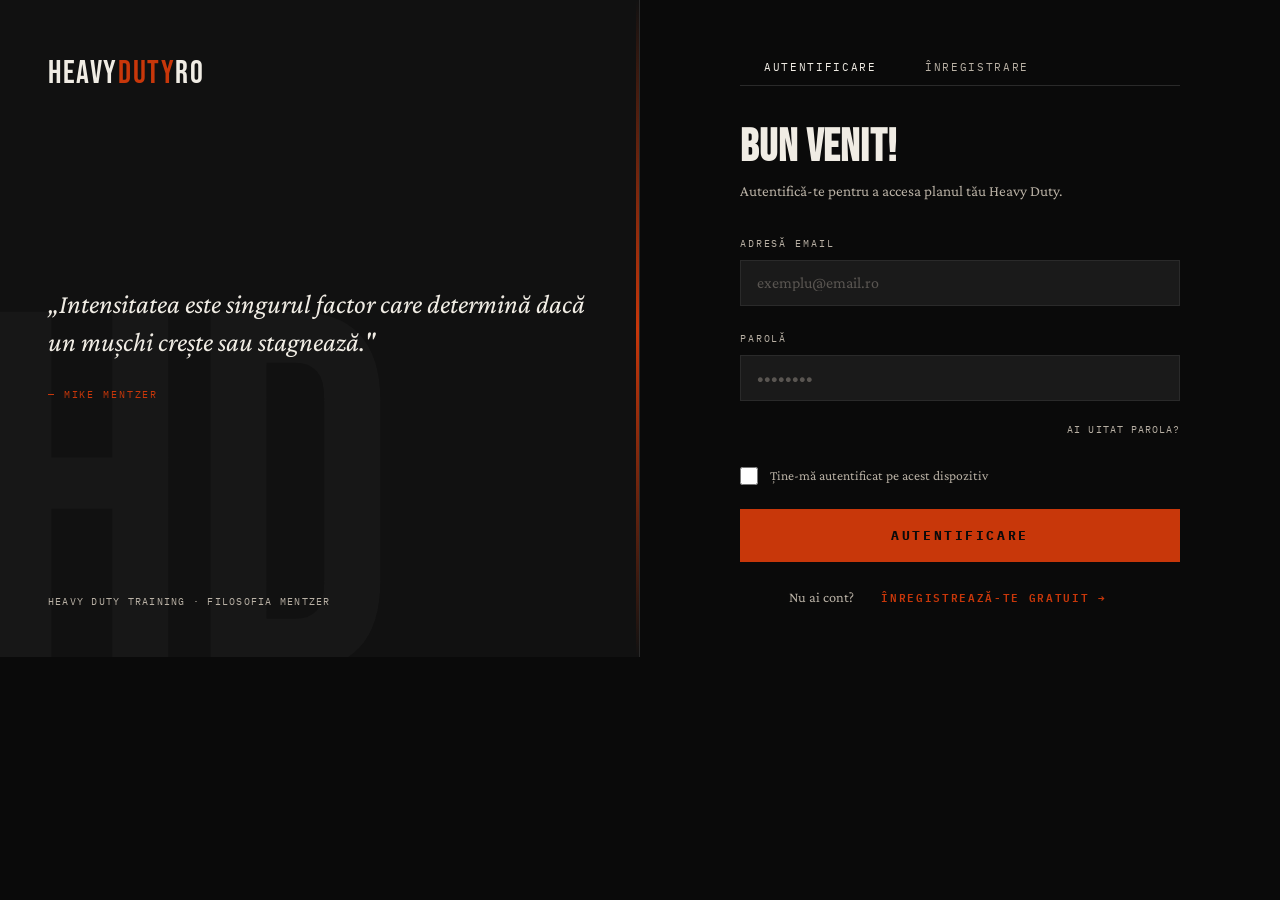
==== dashboard.html @ f55f1f37 "toate liniile de cod" ====
<!DOCTYPE html>
<html lang="ro">


<head>
    <meta charset="UTF-8">
    <meta name="viewport" content="width=device-width, initial-scale=1.0">
    <title>Tablou de Bord — HeavyDutyRO</title>
    <link rel="stylesheet" href="assets/css/style.css">
    <style>
        /* Dashboard specific styles */
        .stats-grid {
            display: grid;
            grid-template-columns: repeat(auto-fit, minmax(200px, 1fr));
            gap: 1.5rem;
            margin-bottom: 2rem;
        }

        .stat-card {
            background: var(--forge);
            border: 1px solid var(--plate);
            padding: 1.75rem;
        }

        .stat-label {
            font-family: 'IBM Plex Mono', monospace;
            font-size: 0.65rem;
            letter-spacing: 0.2em;
            text-transform: uppercase;
            color: var(--chalk-dim);
            margin-bottom: 1rem;
        }

        .stat-value {
            font-family: 'Bebas Neue', sans-serif;
            font-size: 3rem;
            line-height: 1;
            color: var(--rust);
            margin-bottom: 0.5rem;
        }

        .stat-unit {
            font-family: 'IBM Plex Mono', monospace;
            font-size: 0.8rem;
            color: var(--chalk-dim);
            margin-left: 0.5rem;
        }

        .stat-change {
            font-size: 0.85rem;
            margin-top: 1rem;
            padding-top: 1rem;
            border-top: 1px solid var(--plate);
        }

        .stat-change.positive { color: #3daa6e; }
        .stat-change.negative { color: var(--rust); }

        .quick-actions {
            display: grid;
            grid-template-columns: repeat(auto-fit, minmax(150px, 1fr));
            gap: 1rem;
            margin-bottom: 2rem;
        }

        .action-btn {
            background: var(--forge);
            border: 1px solid var(--plate);
            padding: 1.5rem;
            text-align: center;
            cursor: pointer;
            transition: border-color 0.2s, background 0.2s;
            text-decoration: none;
            color: inherit;
        }

        .action-btn:hover {
            border-color: var(--rust);
            background: rgba(200, 55, 10, 0.05);
        }

        .action-icon {
            font-size: 2rem;
            margin-bottom: 0.5rem;
            display: block;
        }

        .action-label {
            font-family: 'IBM Plex Mono', monospace;
            font-size: 0.75rem;
            letter-spacing: 0.1em;
            text-transform: uppercase;
            color: var(--chalk-dim);
        }

        .section-title {
            font-family: 'IBM Plex Mono', monospace;
            font-size: 0.72rem;
            letter-spacing: 0.15em;
            text-transform: uppercase;
            color: var(--chess);
            margin-top: 2.5rem;
            margin-bottom: 1.5rem;
            padding-bottom: 0.75rem;
            border-bottom: 1px solid var(--plate);
        }

        .form-group {
            margin-bottom: 1.5rem;
        }

        .form-label {
            display: block;
            font-family: 'IBM Plex Mono', monospace;
            font-size: 0.62rem;
            letter-spacing: 0.18em;
            text-transform: uppercase;
            color: var(--chalk-dim);
            margin-bottom: 0.5rem;
        }

        .form-input {
            width: 100%;
            background: var(--steel);
            border: 1px solid var(--plate);
            color: var(--chalk);
            font-family: 'Crimson Pro', serif;
            font-size: 1rem;
            padding: 0.75rem 1rem;
            outline: none;
            transition: border-color 0.2s;
        }

        .form-input:focus {
            border-color: var(--rust);
        }

        .form-row {
            display: grid;
            grid-template-columns: repeat(auto-fit, minmax(150px, 1fr));
            gap: 1rem;
        }

        .btn-submit {
            background: var(--rust);
            color: #fff;
            border: 2px solid var(--rust);
            padding: 0.9rem 2rem;
            font-family: 'IBM Plex Mono', monospace;
            font-size: 0.82rem;
            font-weight: 700;
            letter-spacing: 0.2em;
            text-transform: uppercase;
            cursor: pointer;
            transition: background 0.2s, color 0.2s;
        }

        .btn-submit:hover {
            background: transparent;
            color: var(--rust);
        }

        .next-workout {
            background: var(--forge);
            border: 2px solid var(--rust);
            padding: 1.75rem;
            margin-bottom: 2rem;
        }

        .next-workout-title {
            font-family: 'IBM Plex Mono', monospace;
            font-size: 0.65rem;
            letter-spacing: 0.2em;
            text-transform: uppercase;
            color: var(--rust);
            margin-bottom: 1rem;
        }

        .workout-name {
            font-family: 'Bebas Neue', sans-serif;
            font-size: 1.8rem;
            color: var(--chalk);
            margin-bottom: 0.5rem;
        }

        .workout-details {
            font-size: 0.9rem;
            color: var(--chalk-dim);
            line-height: 1.6;
            margin-bottom: 1rem;
        }

        .btn-start-workout {
            background: var(--rust);
            color: #fff;
            border: none;
            padding: 0.8rem 1.5rem;
            font-family: 'IBM Plex Mono', monospace;
            font-size: 0.75rem;
            letter-spacing: 0.15em;
            text-transform: uppercase;
            cursor: pointer;
            transition: background 0.2s;
        }

        .btn-start-workout:hover {
            background: var(--rust-bright);
        }

        .empty-state {
            text-align: center;
            padding: 2rem;
            background: var(--forge);
            border: 1px solid var(--plate);
            color: var(--chalk-dim);
        }

        .empty-state-icon {
            font-size: 3rem;
            margin-bottom: 1rem;
        }

        .empty-state-text {
            margin-bottom: 1rem;
        }

        .empty-state-btn {
            background: var(--rust);
            color: #fff;
            border: none;
            padding: 0.75rem 1.5rem;
            font-family: 'IBM Plex Mono', monospace;
            font-size: 0.75rem;
            letter-spacing: 0.15em;
            text-transform: uppercase;
            cursor: pointer;
            transition: background 0.2s;
        }

        .empty-state-btn:hover {
            background: var(--rust-bright);
        }
    </style>
</head>

<body>

<header class="topbar">
    <a href="index.html" class="topbar-logo">Heavy<span>Duty</span>RO</a>
    <div class="topbar-right">
        <span class="topbar-user">Bun venit, <strong id="user-name">Utilizator</strong></span>
        <a href="#" onclick="logout(); return false;" class="topbar-logout">Ieșire</a>
    </div>
</header>

<nav class="sidebar">
    <span class="sidebar-section-label">General</span>
    <a href="dashboard.html" class="sidebar-link active">
        Tablou de Bord
    </a>
    <a href="workout-planner.html" class="sidebar-link">
       Planificator
    </a>
    <a href="body-fat-estimator.html" class="sidebar-link">
       Estimare Grăsime
    </a>

    <span class="sidebar-section-label">Progres</span>
    <a href="grafic-progres.html" class="sidebar-link">
      Grafic Progres
    </a>
    <a href="jurnal-antrenament.html" class="sidebar-link">
       Jurnal
    </a>
    <a href="nutritie.html" class="sidebar-link">
       Nutriție
    </a>

    <span class="sidebar-section-label">Educație</span>
    <a href="filosofia-mentzer.html" class="sidebar-link">
       Filosofia Mentzer
    </a>

    <span class="sidebar-section-label">Cont</span>
    <a href="setari.html" class="sidebar-link">
        Setări
    </a>
</nav>

<main class="main-content">

    <header class="page-header">
        <p class="page-tag">Tablou de Bord Personal</p>
        <h1>Bună, <span id="greeting-name">Utilizator</span></h1>
        <p class="page-subtitle">Sinteza progresului și antrenamentelor tale</p>
    </header>

    <!-- STATISTICI RAPIDE -->
    <div class="stats-grid">
        <div class="stat-card">
            <p class="stat-label">Greutate Corporală</p>
            <div>
                <span class="stat-value" id="weight-display">--</span>
                <span class="stat-unit">kg</span>
            </div>
            <p class="stat-change" id="weight-change">Nicio înregistrare</p>
        </div>

        <div class="stat-card">
            <p class="stat-label">Grăsime Corporală</p>
            <div>
                <span class="stat-value" id="bodyfat-display">--</span>
                <span class="stat-unit">%</span>
            </div>
            <p class="stat-change" id="bodyfat-change">Nicio înregistrare</p>
        </div>

        <div class="stat-card">
            <p class="stat-label">Zile de la Ultimul Antrenament</p>
            <div>
                <span class="stat-value" id="days-rest">--</span>
                <span class="stat-unit">zile</span>
            </div>
            <p class="stat-change" id="recovery-status">--</p>
        </div>

        <div class="stat-card">
            <p class="stat-label">Antrenamente Lunii</p>
            <div>
                <span class="stat-value" id="workouts-count">0</span>
                <span class="stat-unit">sesiuni</span>
            </div>
            <p class="stat-change">Progres: Doar Heavy Duty</p>
        </div>
    </div>

    <!-- ACȚIUNI RAPIDE -->
    <h2 class="section-title"> Acțiuni Rapide</h2>
    <!-- Weight trend chart (last 30 estimates) -->
    <div class="card" style="margin-bottom:1.5rem; padding:1rem;">
        <div class="stat-label">Evoluție Greutate (ultimele 30)</div>
        <canvas id="weight-chart" width="800" height="140" style="width:100%; height:140px; display:block;"></canvas>
    </div>
    <div class="quick-actions">
        <a href="workout-planner.html" class="action-btn">
        
            <span class="action-label">Planifică Antrenament</span>
        </a>
        <a href="body-fat-estimator.html" class="action-btn">
           
            <span class="action-label">Estimare Grăsime</span>
        </a>
        <a href="jurnal-antrenament.html" class="action-btn">
        
            <span class="action-label">Jurnal</span>
        </a>
        <a href="nutritie.html" class="action-btn">
        
            <span class="action-label">Nutriție</span>
        </a>
        <a href="filosofia-mentzer.html" class="action-btn">
           
            <span class="action-label">Filosofia Mentzer</span>
        </a>
    </div>

    <!-- ANTRENAMENT URMĂTOR -->
    <h2 class="section-title">Antrenamentul Următor</h2>
    <div id="next-workout-container">
        <div class="empty-state">
            <div class="empty-state-icon"></div>
            <p class="empty-state-text"><strong>Niciun antrenament planificat</strong></p>
            <p class="empty-state-text" style="font-size: 0.9rem; color: var(--chalk-dim); margin-bottom: 1rem;">
                Mergi la Planificator și creează antrenamentele tale custom sau alege una din rutinele Mentzer.
            </p>
            <a href="workout-planner.html" class="empty-state-btn">➔ Planificator</a>
        </div>
    </div>

    <!-- ACTUALIZARE STATISTICI -->
    <h2 class="section-title"> Actualizare Statistici</h2>
    <form onsubmit="updateStats(event);" class="card">
        <div class="form-row">
            <div class="form-group">
                <label class="form-label">Greutate (kg)</label>
                <input type="number" id="weight-input" class="form-input" min="30" max="250" step="0.1" placeholder="84.5">
            </div>
            <div class="form-group">
                <label class="form-label">Grăsime Corporală (%)</label>
                <input type="number" id="bodyfat-input" class="form-input" min="5" max="50" step="0.1" placeholder="14.2">
            </div>
            <div class="form-group">
                <label class="form-label">Zile de Repaus</label>
                <input type="number" id="rest-days-input" class="form-input" min="0" max="14" step="1" placeholder="0">
            </div>
        </div>
        <button type="submit" class="btn-submit">Salvează</button>

        <div style="margin-top:1rem;">
            <div class="stat-label">Ultimele înregistrări (max 30)</div>
            <table id="estimates-table" style="width:100%; border-collapse:collapse; margin-top:0.5rem;">
                <thead>
                    <tr style="color:var(--chalk-dim); font-family: 'IBM Plex Mono', monospace; font-size:0.78rem; text-transform:uppercase;">
                        <th style="padding:0.5rem 0.75rem; text-align:left; border-bottom:1px solid var(--plate);">Data</th>
                        <th style="padding:0.5rem 0.75rem; text-align:right; border-bottom:1px solid var(--plate);">Greutate (kg)</th>
                        <th style="padding:0.5rem 0.75rem; text-align:right; border-bottom:1px solid var(--plate);">Grăsime (%)</th>
                    </tr>
                </thead>
                <tbody style="color:var(--chalk); font-family: 'Crimson Pro', serif; font-size:0.95rem;">
                </tbody>
            </table>
        </div>
    </form>

</main>


<script>
// ── Utilitar logout ──────────────────────────────────────
async function logout() {
    await fetch('api/auth.php?action=logout', { method: 'POST' });
    window.location.href = 'login.html';
}

// ── Inițializare pagină ──────────────────────────────────
(async function init() {
    // 1. Verificare sesiune
    let user;
    try {
        const res  = await fetch('api/auth.php?action=me');
        const data = await res.json();
        if (!data.success) { window.location.href = 'login.html'; return; }
        user = data.user;
    } catch (_) {
        window.location.href = 'login.html';
        return;
    }

    const displayName = user.firstName?.trim() || user.email.split('@')[0];
    document.getElementById('user-name').textContent    = displayName;
    document.getElementById('greeting-name').textContent = displayName;

    // 2. Statistici utilizator
    try {
        const res  = await fetch('api/user.php?action=profile');
        const data = await res.json();
        if (data.success) {
            const s = data.data.stats;
            if (s.weight) {
                document.getElementById('weight-display').textContent = s.weight.toFixed(1);
                document.getElementById('weight-input').value          = s.weight;
            }
            if (s.bodyfat) {
                document.getElementById('bodyfat-display').textContent = s.bodyfat.toFixed(1);
                document.getElementById('bodyfat-input').value          = s.bodyfat;
            }
            if (s.recoveryDays !== null) {
                document.getElementById('days-rest').textContent   = s.recoveryDays;
                document.getElementById('rest-days-input').value   = s.recoveryDays;
                updateRecoveryStatus(s.recoveryDays);
            }
        }
    } catch (_) {}

    // 2.5. Ultima estimare din body_fat_estimates
    try {
        const res  = await fetch('api/user.php?action=bodyfat');
        const data = await res.json();
        if (data.success && data.data) {
            const bf = data.data;
            if (bf.weight !== null && bf.weight !== undefined) {
                document.getElementById('weight-display').textContent = parseFloat(bf.weight).toFixed(1);
            }
            if (bf.percentage !== null && bf.percentage !== undefined) {
                document.getElementById('bodyfat-display').textContent = parseFloat(bf.percentage).toFixed(1);
            }
        }
    } catch (_) {}

    // 3. Antrenamente luna curentă
    try {
        const res  = await fetch('api/workouts.php');
        const data = await res.json();
        if (data.success) {
            const thisMonth = new Date().getMonth();
            const thisYear  = new Date().getFullYear();
            const count = data.data.filter(w => {
                const d = new Date(w.date);
                return d.getMonth() === thisMonth && d.getFullYear() === thisYear;
            }).length;
            document.getElementById('workouts-count').textContent = count;

            // Ultimul antrenament — calculează zile de la el
            if (data.data.length > 0) {
                const lastDate  = new Date(data.data[0].date);
                const today     = new Date();
                today.setHours(0,0,0,0);
                lastDate.setHours(0,0,0,0);
                const diffDays  = Math.round((today - lastDate) / 86400000);
                document.getElementById('days-rest').textContent = diffDays;
                updateRecoveryStatus(diffDays);
            }
        }
    } catch (_) {}
})();

// ── Load and render weight chart using last 30 body fat estimates (weights) ──
(async function loadWeightChart(){
    try{
        const res = await fetch('api/user.php?action=bodyfat_list');
        const data = await res.json();
        if (!data.success || !Array.isArray(data.data)) return;
        const items = data.data.slice(0,30).reverse(); // oldest -> newest
        const weights = items.map(i => i.weight).filter(w => w !== null && w !== undefined).map(w => parseFloat(w));

        const canvas = document.getElementById('weight-chart');
        if (!canvas) return;
        const ctx = canvas.getContext('2d');
        const DPR = window.devicePixelRatio || 1;
        const W = canvas.clientWidth || parseInt(canvas.getAttribute('width')) || 800;
        const H = canvas.clientHeight || parseInt(canvas.getAttribute('height')) || 140;
        canvas.width = W * DPR;
        canvas.height = H * DPR;
        ctx.setTransform(DPR,0,0,DPR,0,0);

        // clear
        ctx.clearRect(0,0,W,H);

        if (!weights || weights.length === 0) {
            ctx.fillStyle = 'rgba(184,176,164,0.08)';
            ctx.fillRect(0,0,W,H);
            ctx.fillStyle = 'rgba(184,176,164,0.85)';
            ctx.font = '14px IBM Plex Mono, monospace';
            ctx.textAlign = 'center';
            ctx.fillText('Nicio înregistrare de greutate', W/2, H/2);
            return;
        }

        const pad = 12;
        const min = Math.min(...weights);
        const max = Math.max(...weights);
        const range = Math.max(0.1, max - min);

        // grid
        ctx.strokeStyle = 'rgba(255,255,255,0.04)';
        ctx.lineWidth = 1;
        for (let i=0;i<=4;i++){
            const y = pad + (H - pad*2) * (i/4);
            ctx.beginPath(); ctx.moveTo(pad, y); ctx.lineTo(W-pad, y); ctx.stroke();
        }

        // line
        ctx.strokeStyle = 'rgba(200,55,10,0.95)';
        ctx.lineWidth = 2;
        ctx.beginPath();
        weights.forEach((v, idx) => {
            const x = pad + ( (W - pad*2) * (idx / (weights.length -1 || 1)) );
            const y = pad + (H - pad*2) * (1 - (v - min)/range);
            if (idx===0) ctx.moveTo(x,y); else ctx.lineTo(x,y);
        });
        ctx.stroke();

        // dots
        ctx.fillStyle = 'rgba(200,55,10,1)';
        weights.forEach((v, idx) => {
            const x = pad + ( (W - pad*2) * (idx / (weights.length -1 || 1)) );
            const y = pad + (H - pad*2) * (1 - (v - min)/range);
            ctx.beginPath(); ctx.arc(x,y,2.5,0,Math.PI*2); ctx.fill();
        });

        // last label
        const last = weights[weights.length-1];
        ctx.fillStyle = 'rgba(184,176,164,0.95)';
        ctx.font = '12px IBM Plex Mono, monospace';
        ctx.textAlign = 'right';
        ctx.fillText(last.toFixed(1)+' kg', W - pad, pad + 12);

    }catch(e){/* ignore */}
})();

// ── Load and populate estimates table (last 30) ──
(async function loadEstimatesTable(){
    try{
        const res = await fetch('api/user.php?action=bodyfat_list');
        const data = await res.json();
        if (!data.success || !Array.isArray(data.data)) return;
        const items = data.data.slice(0,30); // newest first from API
        const tbody = document.querySelector('#estimates-table tbody');
        if (!tbody) return;
        tbody.innerHTML = '';
        for (const it of items) {
            const tr = document.createElement('tr');
            tr.style.borderBottom = '1px solid var(--plate)';
            const d = new Date(it.date);
            const dateText = isNaN(d.getTime()) ? (it.date ?? '') : d.toISOString().slice(0,10);

            const tdDate = document.createElement('td'); tdDate.style.padding = '0.5rem 0.75rem'; tdDate.textContent = dateText;
            const tdW = document.createElement('td'); tdW.style.padding = '0.5rem 0.75rem'; tdW.style.textAlign = 'right'; tdW.textContent = it.weight !== null && it.weight !== undefined ? parseFloat(it.weight).toFixed(1) : '—';
            const tdBf = document.createElement('td'); tdBf.style.padding = '0.5rem 0.75rem'; tdBf.style.textAlign = 'right'; tdBf.textContent = it.percentage !== null && it.percentage !== undefined ? parseFloat(it.percentage).toFixed(1) : '—';
            tr.appendChild(tdDate); tr.appendChild(tdW); tr.appendChild(tdBf);
            tbody.appendChild(tr);
        }
    }catch(e){/* ignore */}
})();

function updateRecoveryStatus(days) {
    const el = document.getElementById('recovery-status');
    if (days >= 4) {
        el.textContent = '✓ Pregătit de antrenament';
        el.className   = 'stat-change positive';
    } else if (days >= 2) {
        el.textContent = 'În recuperare optimă';
        el.className   = 'stat-change';
    } else {
        el.textContent = 'Repaus prea scurt';
        el.className   = 'stat-change negative';
    }
}

async function updateStats(event) {
    event.preventDefault();
    const weight    = parseFloat(document.getElementById('weight-input').value)  || null;
    const bodyfat   = parseFloat(document.getElementById('bodyfat-input').value) || null;
    const restDays  = parseInt(document.getElementById('rest-days-input').value) ?? 0;

    const btn = event.target.querySelector('button');
    btn.disabled    = true;
    btn.textContent = '💾 Salvează...';

    try {
        const res  = await fetch('api/user.php?action=stats', {
            method: 'POST',
            headers: { 'Content-Type': 'application/json' },
            body:    JSON.stringify({ weight, bodyfat, recoveryDays: restDays }),
        });
        const data = await res.json();

        if (data.success) {
            if (weight)  document.getElementById('weight-display').textContent  = weight.toFixed(1);
            if (bodyfat) document.getElementById('bodyfat-display').textContent = bodyfat.toFixed(1);
            document.getElementById('days-rest').textContent = restDays;
            updateRecoveryStatus(restDays);
            btn.textContent = '✓ Salvat!';
            setTimeout(() => { btn.disabled = false; btn.textContent = '💾 Salvează'; }, 2000);
        } else {
            alert(data.message);
            btn.disabled = false;
            btn.textContent = '💾 Salvează';
        }
    } catch (_) {
        alert('Eroare rețea.');
        btn.disabled = false;
        btn.textContent = '💾 Salvează';
    }
}
</script>

</body>
</html>
---- assets/css/style.css ----
/* =====================================================
   HEAVYDUTYRO — DESIGN SYSTEM CSS
   Color Scheme: Industrial Brutalist
   Fonts: Bebas Neue, Crimson Pro, IBM Plex Mono
   ===================================================== */

@import url('https://fonts.googleapis.com/css2?family=Bebas+Neue&family=Crimson+Pro:ital,wght@0,400;0,600;1,400&family=IBM+Plex+Mono:wght@400;700&display=swap');

/* ── COLOR VARIABLES ── */
:root {
    --iron: #0a0a0a;
    --steel: #111111;
    --forge: #1a1a1a;
    --rust: #c8370a;
    --rust-bright: #e84010;
    --chalk: #f0ece4;
    --chalk-dim: #b8b0a4;
    --plate: #2a2a2a;
    --gold: #c9a84c;
    --success: #3daa6e;
    --warning: #d4a520;
    --error: #c8370a;
    
    /* Body Fat Categories */
    --bf-elite: #3daa6e;
    --bf-athletic: #7bc67a;
    --bf-fitness: #c9a84c;
    --bf-average: #e08b30;
    --bf-obese: #c8370a;
}

/* ── RESET ── */
*, *::before, *::after {
    box-sizing: border-box;
    margin: 0;
    padding: 0;
}

/* ── BASE STYLES ── */
html {
    scroll-behavior: smooth;
}

body {
    background: var(--iron);
    color: var(--chalk);
    font-family: 'Crimson Pro', Georgia, serif;
    font-size: 16px;
    line-height: 1.6;
    min-height: 100vh;
    display: grid;
    grid-template-columns: 240px 1fr;
    grid-template-rows: auto 1fr;
    overflow-x: hidden;
}

/* ── TOPBAR ── */
.topbar {
    grid-column: 1 / -1;
    background: var(--steel);
    border-bottom: 1px solid var(--plate);
    height: 60px;
    display: flex;
    align-items: center;
    justify-content: space-between;
    padding: 0 2rem;
    position: sticky;
    top: 0;
    z-index: 100;
}

.topbar-logo {
    font-family: 'Bebas Neue', sans-serif;
    font-size: 1.6rem;
    letter-spacing: 0.05em;
    color: var(--chalk);
    text-decoration: none;
    display: flex;
    align-items: center;
}

.topbar-logo span {
    color: var(--rust);
}

.topbar-right {
    display: flex;
    align-items: center;
    gap: 1.5rem;
}

.topbar-user {
    font-family: 'IBM Plex Mono', monospace;
    font-size: 0.7rem;
    letter-spacing: 0.1em;
    text-transform: uppercase;
    color: var(--chalk-dim);
}

.topbar-user strong {
    color: var(--chalk);
}

.topbar-logout {
    font-family: 'IBM Plex Mono', monospace;
    font-size: 0.65rem;
    letter-spacing: 0.12em;
    text-transform: uppercase;
    color: var(--chalk-dim);
    text-decoration: none;
    border: 1px solid var(--plate);
    padding: 0.35rem 0.8rem;
    transition: color 0.2s, border-color 0.2s;
    cursor: pointer;
    background: none;
}

.topbar-logout:hover {
    color: var(--rust);
    border-color: var(--rust);
}

/* ── SIDEBAR ── */
.sidebar {
    background: var(--steel);
    border-right: 1px solid var(--plate);
    padding: 1.5rem 0;
    display: flex;
    flex-direction: column;
    gap: 0.25rem;
    overflow-y: auto;
}

.sidebar-section-label {
    font-family: 'IBM Plex Mono', monospace;
    font-size: 0.6rem;
    letter-spacing: 0.2em;
    text-transform: uppercase;
    color: var(--chalk-dim);
    padding: 1rem 1.5rem 0.5rem;
}

.sidebar-link {
    display: flex;
    align-items: center;
    gap: 0.75rem;
    padding: 0.65rem 1.5rem;
    font-family: 'IBM Plex Mono', monospace;
    font-size: 0.72rem;
    letter-spacing: 0.08em;
    text-transform: uppercase;
    color: var(--chalk-dim);
    text-decoration: none;
    border-left: 2px solid transparent;
    transition: color 0.2s, border-color 0.2s, background 0.2s;
}

.sidebar-link:hover {
    color: var(--chalk);
    background: var(--forge);
}

.sidebar-link.active {
    color: var(--chalk);
    border-left-color: var(--rust);
    background: rgba(200, 55, 10, 0.08);
}

.sidebar-icon {
    font-size: 1.2rem;
    min-width: 1.2rem;
}

/* ── MAIN CONTENT ── */
.main-content {
    padding: 2.5rem;
    overflow-y: auto;
}

/* ── PAGE HEADER ── */
.page-header {
    margin-bottom: 2.5rem;
}

.page-tag {
    font-family: 'IBM Plex Mono', monospace;
    font-size: 0.65rem;
    letter-spacing: 0.2em;
    text-transform: uppercase;
    color: var(--rust);
    margin-bottom: 0.5rem;
}

h1 {
    font-family: 'Bebas Neue', sans-serif;
    font-size: 2.8rem;
    letter-spacing: 0.02em;
    line-height: 1;
    margin-bottom: 0.5rem;
}

h2 {
    font-family: 'Bebas Neue', sans-serif;
    font-size: 1.8rem;
    letter-spacing: 0.02em;
    line-height: 1;
    margin-bottom: 0.5rem;
}

h3 {
    font-family: 'Bebas Neue', sans-serif;
    font-size: 1.3rem;
    letter-spacing: 0.02em;
}

.page-subtitle {
    font-size: 0.95rem;
    color: var(--chalk-dim);
}

/* ── CARD ── */
.card {
    background: var(--forge);
    border: 1px solid var(--plate);
    padding: 1.7rem;
    margin-bottom: 1.5rem;
}


.card-title {
    font-family: 'IBM Plex Mono', monospace;
    font-size: 0.65rem;
    letter-spacing: 0.2em;
    text-transform: uppercase;
    color: var(--chalk-dim);
    margin-bottom: 1.5rem;
    display: flex;
    align-items: center;
    gap: 0.75rem;
}

.card-title::after {
    content: '';
    flex: 1;
    height: 1px;
    background: var(--plate);
}

/* ── INFO BAR ── */
.info-bar {
    background: var(--forge);
    border: 1px solid var(--plate);
    border-left: 3px solid var(--gold);
    padding: 1rem 1.5rem;
    margin-bottom: 2rem;
}

.info-bar p {
    font-size: 0.9rem;
    color: var(--chalk-dim);
    line-height: 1.5;
}

.info-bar strong {
    color: var(--chalk);
}

/* ── FORM FIELDS ── */
.field-group {
    margin-bottom: 1.25rem;
}

.field-group label {
    display: block;
    font-family: 'IBM Plex Mono', monospace;
    font-size: 0.6rem;
    letter-spacing: 0.18em;
    text-transform: uppercase;
    color: var(--chalk-dim);
    margin-bottom: 0.4rem;
}

.field-group input,
.field-group select,
.field-group textarea {
    width: 100%;
    background: var(--steel);
    border: 1px solid var(--plate);
    color: var(--chalk);
    font-family: 'Crimson Pro', serif;
    font-size: 1rem;
    padding: 0.75rem 1rem;
    outline: none;
    transition: border-color 0.2s, background 0.2s;
  /*  -webkit-appearance: none; */
}

.field-group input:focus,
.field-group select:focus,
.field-group textarea:focus {
    border-color: var(--rust);
    background: var(--forge);
}

.field-row {
    display: grid;
    grid-template-columns: 1fr 1fr;
    gap: 1rem;
}

/* ── BUTTONS ── */
.btn {
    font-family: 'IBM Plex Mono', monospace;
    font-size: 0.75rem;
    font-weight: 700;
    letter-spacing: 0.15em;
    text-transform: uppercase;
    padding: 0.8rem 1.5rem;
    border: 2px solid;
    cursor: pointer;
    transition: all 0.2s;
    text-decoration: none;
    display: inline-block;
}

.btn-primary {
    background: var(--rust);
    border-color: var(--rust);
    color: #fff;
}

.btn-primary:hover {
    background: transparent;
    color: var(--rust);
}

.btn-secondary {
    background: transparent;
    border-color: var(--chalk-dim);
    color: var(--chalk-dim);
}

.btn-secondary:hover {
    border-color: var(--chalk);
    color: var(--chalk);
}

.btn-small {
    padding: 0.5rem 1rem;
    font-size: 0.65rem;
}

/* ── GRID LAYOUTS ── */
.grid-2 {
    display: grid;
    grid-template-columns: 1fr 1fr;
    gap: 1.5rem;
}

.grid-3 {
    display: grid;
    grid-template-columns: repeat(auto-fit, minmax(300px, 1fr));
    gap: 1.5rem;
}

.grid-auto {
    display: grid;
    grid-template-columns: repeat(auto-fit, minmax(250px, 1fr));
    gap: 1.5rem;
}

/* ── STAT CARDS ── */
.stat-card {
    text-align: center;
}

.stat-value {
    font-family: 'Bebas Neue', sans-serif;
    font-size: 3.5rem;
    line-height: 1;
    color: var(--rust);
    margin: 1rem 0;
}

.stat-label {
    font-family: 'IBM Plex Mono', monospace;
    font-size: 0.75rem;
    letter-spacing: 0.1em;
    text-transform: uppercase;
    color: var(--chalk-dim);
}

/* ── TABLES ── */
table {
    width: 100%;
    border-collapse: collapse;
    font-size: 0.9rem;
}

table thead th {
    font-family: 'IBM Plex Mono', monospace;
    font-size: 0.6rem;
    letter-spacing: 0.15em;
    text-transform: uppercase;
    color: var(--chalk-dim);
    text-align: left;
    padding: 0.75rem 1rem;
    border-bottom: 1px solid var(--plate);
}

table tbody tr {
    border-bottom: 1px solid rgba(42, 42, 42, 0.6);
    transition: background 0.2s;
}

table tbody tr:hover {
    background: rgba(255, 255, 255, 0.03);
}

table tbody td {
    padding: 0.75rem 1rem;
    color: var(--chalk-dim);
}

table tbody td:first-child {
    color: var(--chalk);
}

/* ── LIST STYLES ── */
.list-item {
    padding: 1rem;
    background: var(--steel);
    border: 1px solid var(--plate);
    margin-bottom: 0.75rem;
    display: flex;
    justify-content: space-between;
    align-items: center;
    transition: background 0.2s;
}

.list-item:hover {
    background: var(--forge);
}

.list-item-title {
    font-family: 'Bebas Neue', sans-serif;
    font-size: 1.1rem;
    margin-bottom: 0.25rem;
}

.list-item-meta {
    font-family: 'IBM Plex Mono', monospace;
    font-size: 0.7rem;
    color: var(--chalk-dim);
    text-transform: uppercase;
}

/* ── PROGRESS BAR ── */
.progress-bar {
    height: 8px;
    background: var(--plate);
    margin: 1rem 0;
    overflow: hidden;
}

.progress-fill {
    height: 100%;
    background: var(--success);
    width: 0%;
    transition: width 0.3s;
}

/* ── BADGES ── */
.badge {
    display: inline-block;
    font-family: 'IBM Plex Mono', monospace;
    font-size: 0.6rem;
    letter-spacing: 0.1em;
    text-transform: uppercase;
    padding: 0.25rem 0.6rem;
    background: rgba(200, 55, 10, 0.2);
    border: 1px solid rgba(200, 55, 10, 0.3);
    color: var(--rust);
}

.badge.success {
    background: rgba(61, 170, 110, 0.2);
    border-color: rgba(61, 170, 110, 0.3);
    color: var(--success);
}

.badge.warning {
    background: rgba(212, 165, 32, 0.2);
    border-color: rgba(212, 165, 32, 0.3);
    color: var(--warning);
}

/* ── RESPONSIVE ── */
@media (max-width: 1024px) {
    .grid-2 {
        grid-template-columns: 1fr;
    }
}

@media (max-width: 768px) {
    body {
        grid-template-columns: 1fr;
    }

    .sidebar {
        display: none;
    }

    .topbar {
        padding: 0 1rem;
    }

    .main-content {
        padding: 1.5rem;
    }

    .page-header {
        margin-bottom: 1.5rem;
    }

    h1 {
        font-size: 2rem;
    }

    h2 {
        font-size: 1.4rem;
    }

    .field-row {
        grid-template-columns: 1fr;
    }

    .grid-2,
    .grid-3,
    .grid-auto {
        grid-template-columns: 1fr;
    }
}

@media (max-width: 480px) {
    h1 {
        font-size: 1.5rem;
    }

    h2 {
        font-size: 1.1rem;
    }

    .card {
        padding: 1rem;
    }

    .btn {
        width: 100%;
        text-align: center;
    }
}
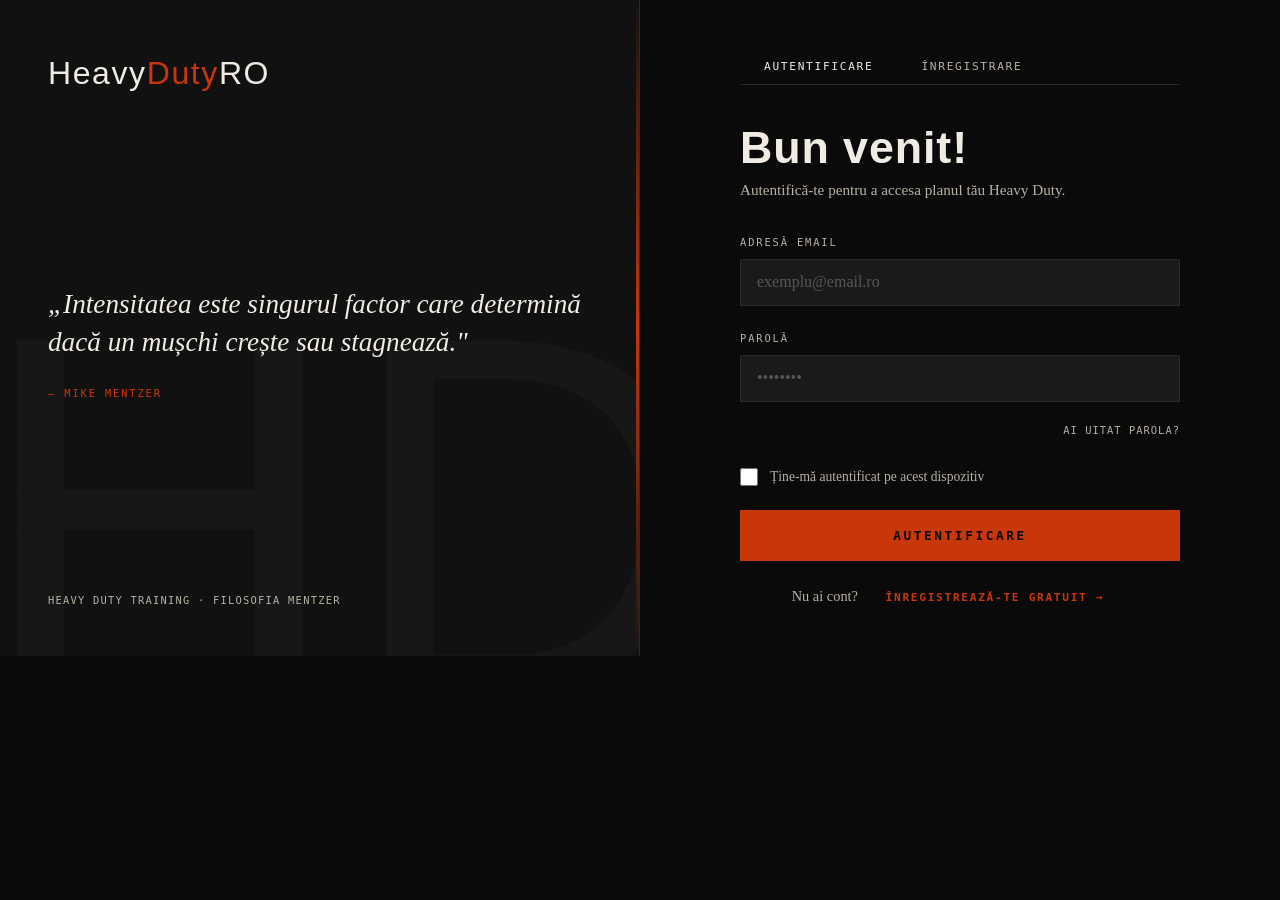
==== commit 9be4af70: "public" ====
--- a/dashboard.html
+++ b/dashboard.html
@@ -266,9 +266,6 @@
     </a>
 
     <span class="sidebar-section-label">Progres</span>
-    <a href="grafic-progres.html" class="sidebar-link">
-      Grafic Progres
-    </a>
     <a href="jurnal-antrenament.html" class="sidebar-link">
        Jurnal
     </a>
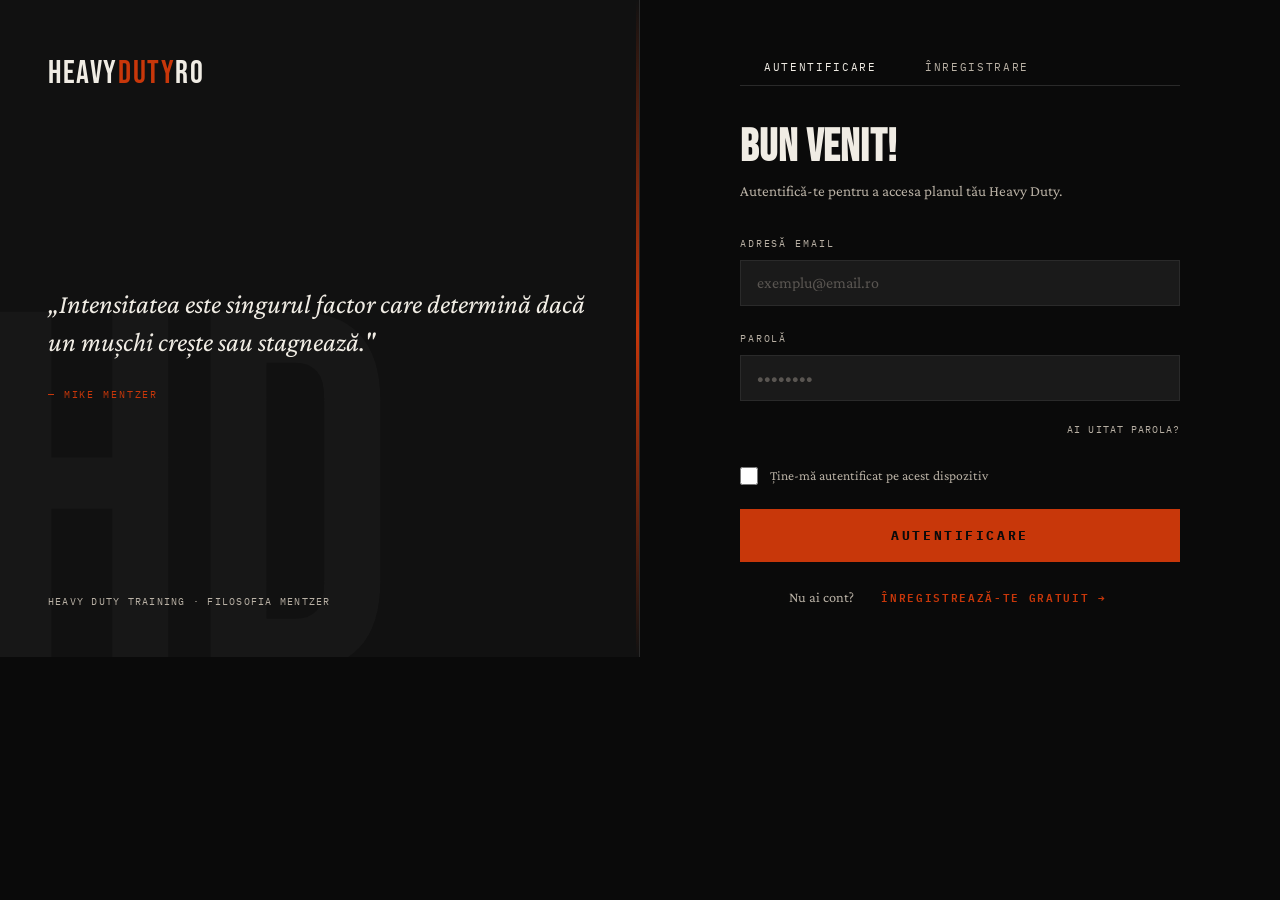
==== commit 5d2e7998: "nici chiar asa realisti" ====
--- a/dashboard.html
+++ b/dashboard.html
@@ -246,7 +246,7 @@
 <body>
 
 <header class="topbar">
-    <a href="index.html" class="topbar-logo">Heavy<span>Duty</span>RO</a>
+    <a href="login.html" class="topbar-logo">Heavy<span>Duty</span>RO</a>
     <div class="topbar-right">
         <span class="topbar-user">Bun venit, <strong id="user-name">Utilizator</strong></span>
         <a href="#" onclick="logout(); return false;" class="topbar-logout">Ieșire</a>
